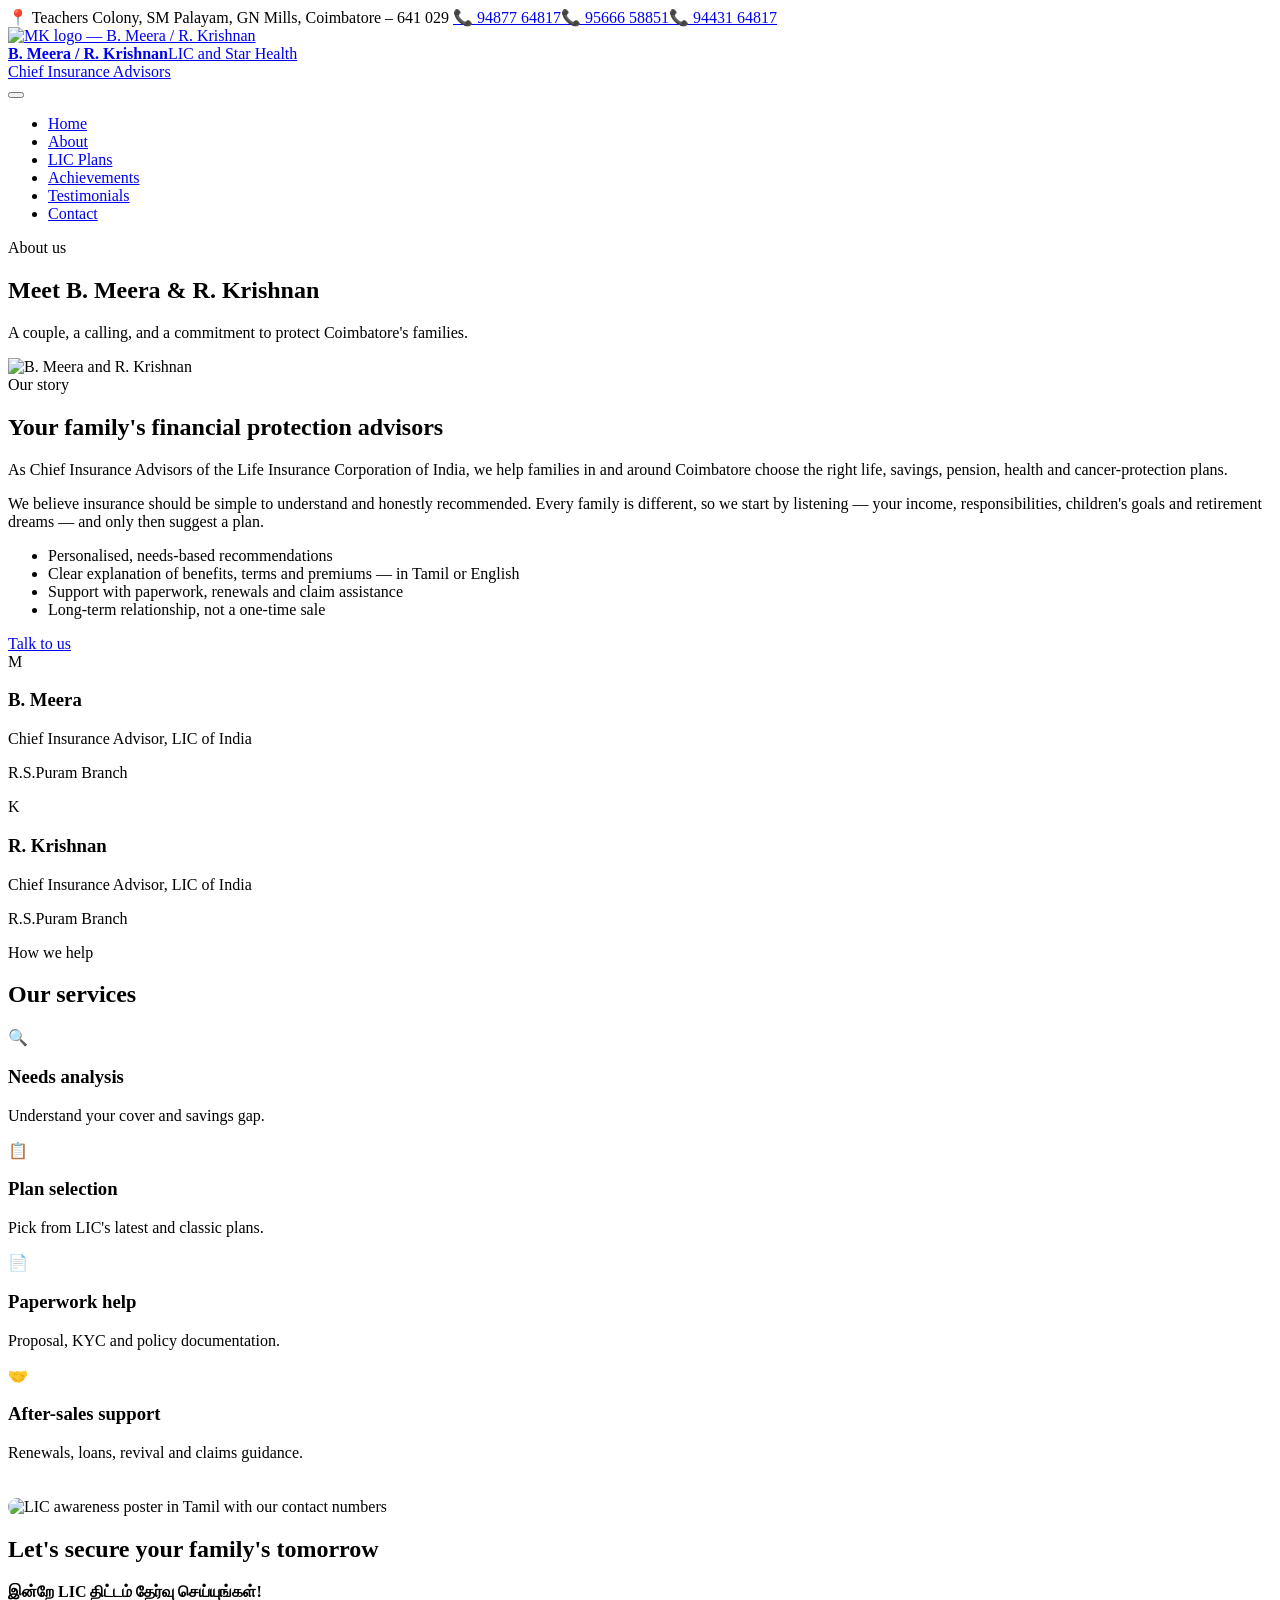
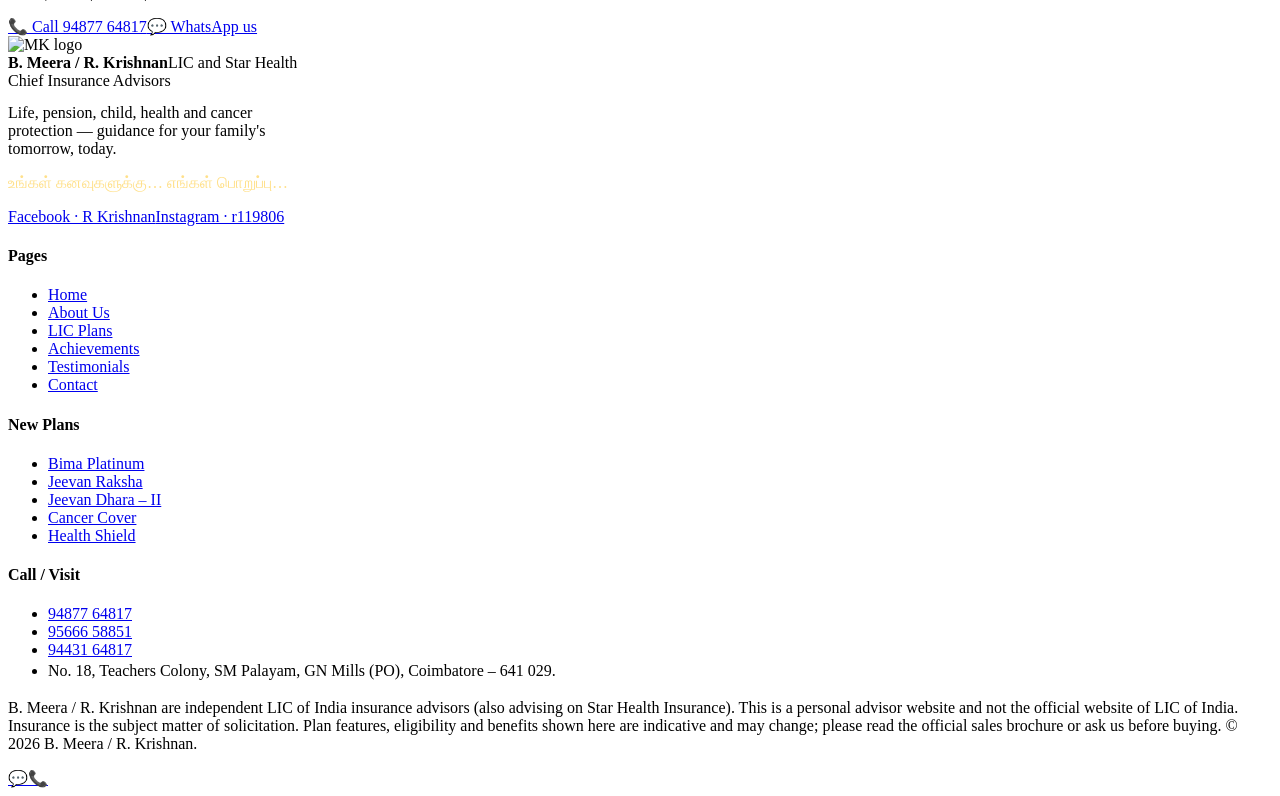
==== about.html @ 6bf4aec7 "Add files via upload" ====
<!DOCTYPE html>
<html lang="en">
<head>
<meta charset="UTF-8">
<meta name="viewport" content="width=device-width,initial-scale=1">
<title>About | B. Meera / R. Krishnan</title>
<meta name="description" content="About B. Meera and R. Krishnan, LIC Chief Insurance Advisors in Coimbatore.">
<link rel="preconnect" href="https://fonts.googleapis.com"><link rel="preconnect" href="https://fonts.gstatic.com" crossorigin>
<link href="https://fonts.googleapis.com/css2?family=Fraunces:ital,opsz,wght@0,9..144,600;0,9..144,700;1,9..144,600&family=Manrope:wght@400;600;700;800&family=Noto+Sans+Tamil:wght@400;600;700&display=swap" rel="stylesheet">
<link rel="icon" type="image/png" href="images/favicon.png">
<link rel="stylesheet" href="css/style.css">
</head>
<body>
<div class="topbar"><div class="container">
  <span class="tb-addr">📍 Teachers Colony, SM Palayam, GN Mills, Coimbatore – 641 029</span>
  <span class="tb-phones"><a href="tel:+919487764817">📞 94877 64817</a><a href="tel:+919566658851">📞 95666 58851</a><a href="tel:+919443164817">📞 94431 64817</a></span>
</div></div>
<header class="nav"><div class="container">
  <a href="index.html" class="brand"><img class="brand-logo" src="images/logo-mk.png" alt="MK logo — B. Meera / R. Krishnan"><div class="bt"><strong>B. Meera / R. Krishnan</strong><span>LIC and Star Health<br>Chief Insurance Advisors</span></div></a>
  <button class="burger" aria-label="Menu" aria-expanded="false"><span></span></button>
  <ul>
    <li><a href="index.html">Home</a></li>
    <li><a href="about.html" class="active">About</a></li>
    <li><a href="plans.html">LIC Plans</a></li>
    <li><a href="achievements.html">Achievements</a></li>
    <li><a href="testimonials.html">Testimonials</a></li>
    <li><a href="contact.html" class="cta">Contact</a></li>
  </ul>
</div></header>

<section class="page-hero"><div class="container"><span class="eyebrow">About us</span><h1>Meet B. Meera &amp; R. Krishnan</h1><p>A couple, a calling, and a commitment to protect Coimbatore's families.</p></div></section>
<section><div class="container about-grid">
  <img class="reveal" src="images/couple.jpg" alt="B. Meera and R. Krishnan">
  <div class="reveal"><span class="eyebrow">Our story</span><h2>Your family's financial protection advisors</h2>
    <p class="lead">As Chief Insurance Advisors of the Life Insurance Corporation of India, we help families in and around Coimbatore choose the right life, savings, pension, health and cancer-protection plans.</p>
    <p style="margin-top:14px;color:var(--muted)">We believe insurance should be simple to understand and honestly recommended. Every family is different, so we start by listening — your income, responsibilities, children's goals and retirement dreams — and only then suggest a plan.</p>
    <ul class="checks"><li>Personalised, needs-based recommendations</li><li>Clear explanation of benefits, terms and premiums — in Tamil or English</li><li>Support with paperwork, renewals and claim assistance</li><li>Long-term relationship, not a one-time sale</li></ul>
    <a class="btn btn-gold" href="contact.html">Talk to us</a></div>
</div>
<div class="container"><div class="duo">
  <div class="card reveal"><div class="avatar">M</div><h3>B. Meera</h3><p>Chief Insurance Advisor, LIC of India</p><p>R.S.Puram Branch</p></div>
  <div class="card reveal"><div class="avatar">K</div><h3>R. Krishnan</h3><p>Chief Insurance Advisor, LIC of India</p><p>R.S.Puram Branch</p></div>
</div></div></section>
<section class="alt"><div class="container">
  <div class="section-head center reveal"><span class="eyebrow">How we help</span><h2>Our services</h2></div>
  <div class="grid-4">
    <div class="card reveal"><div class="ico">🔍</div><h3>Needs analysis</h3><p>Understand your cover and savings gap.</p></div>
    <div class="card reveal"><div class="ico">📋</div><h3>Plan selection</h3><p>Pick from LIC's latest and classic plans.</p></div>
    <div class="card reveal"><div class="ico">📄</div><h3>Paperwork help</h3><p>Proposal, KYC and policy documentation.</p></div>
    <div class="card reveal"><div class="ico">🤝</div><h3>After-sales support</h3><p>Renewals, loans, revival and claims guidance.</p></div>
  </div>
  <div class="center reveal" style="margin-top:36px"><img src="images/poster-tamil.jpg" alt="LIC awareness poster in Tamil with our contact numbers" style="width:100%;max-width:420px;margin-inline:auto;border-radius:20px;box-shadow:var(--shadow)"></div>
</div></section>

<section class="cta-band"><div class="container reveal">
  <h2>Let's secure your family's tomorrow</h2>
  <p class="tamil" style="font-weight:700;color:var(--navy)">இன்றே LIC திட்டம் தேர்வு செய்யுங்கள்!</p>
  <div class="row"><a class="btn btn-navy" href="tel:+919487764817">📞 Call 94877 64817</a><a class="btn btn-wa" href="https://wa.me/919487764817?text=Hello%2C%20I%20would%20like%20to%20know%20about%20LIC%20plans." target="_blank" rel="noopener">💬 WhatsApp us</a></div>
</div></section>

<footer><div class="container">
  <div class="cols">
    <div>
      <div class="brand"><span class="logo-chip"><img class="brand-logo" src="images/logo-mk.png" alt="MK logo"></span><div class="bt"><strong>B. Meera / R. Krishnan</strong><span>LIC and Star Health<br>Chief Insurance Advisors</span></div></div>
      <p style="margin-top:14px;max-width:34ch">Life, pension, child, health and cancer protection — guidance for your family's tomorrow, today.</p>
      <p class="tamil" style="margin-top:10px;color:#ffe08a">உங்கள் கனவுகளுக்கு… எங்கள் பொறுப்பு…</p>
      <div class="social"><a href="https://www.facebook.com/search/top?q=R%20Krishnan" target="_blank" rel="noopener">Facebook · R Krishnan</a><a href="https://www.instagram.com/r119806/" target="_blank" rel="noopener">Instagram · r119806</a></div>
    </div>
    <div><h4>Pages</h4><ul><li><a href="index.html">Home</a></li><li><a href="about.html">About Us</a></li><li><a href="plans.html">LIC Plans</a></li><li><a href="achievements.html">Achievements</a></li><li><a href="testimonials.html">Testimonials</a></li><li><a href="contact.html">Contact</a></li></ul></div>
    <div><h4>New Plans</h4><ul><li><a href="plans.html#bima-platinum">Bima Platinum</a></li><li><a href="plans.html#jeevan-raksha">Jeevan Raksha</a></li><li><a href="plans.html#jeevan-dhara">Jeevan Dhara – II</a></li><li><a href="plans.html#cancer-cover">Cancer Cover</a></li><li><a href="plans.html#health-shield">Health Shield</a></li></ul></div>
    <div><h4>Call / Visit</h4><ul><li><a href="tel:+919487764817">94877 64817</a></li><li><a href="tel:+919566658851">95666 58851</a></li><li><a href="tel:+919443164817">94431 64817</a></li><li style="line-height:1.5">No. 18, Teachers Colony, SM Palayam, GN Mills (PO), Coimbatore – 641 029.</li></ul></div>
  </div>
  <p class="disclaimer">B. Meera / R. Krishnan are independent LIC of India insurance advisors (also advising on Star Health Insurance). This is a personal advisor website and not the official website of LIC of India. Insurance is the subject matter of solicitation. Plan features, eligibility and benefits shown here are indicative and may change; please read the official sales brochure or ask us before buying. © 2026 B. Meera / R. Krishnan.</p>
</div></footer>
<div class="float"><a class="wa" href="https://wa.me/919487764817?text=Hello%2C%20I%20would%20like%20to%20know%20about%20LIC%20plans." target="_blank" rel="noopener" aria-label="WhatsApp">💬</a><a class="call" href="tel:+919487764817" aria-label="Call">📞</a></div>
<script src="js/main.js"></script>
</body></html>
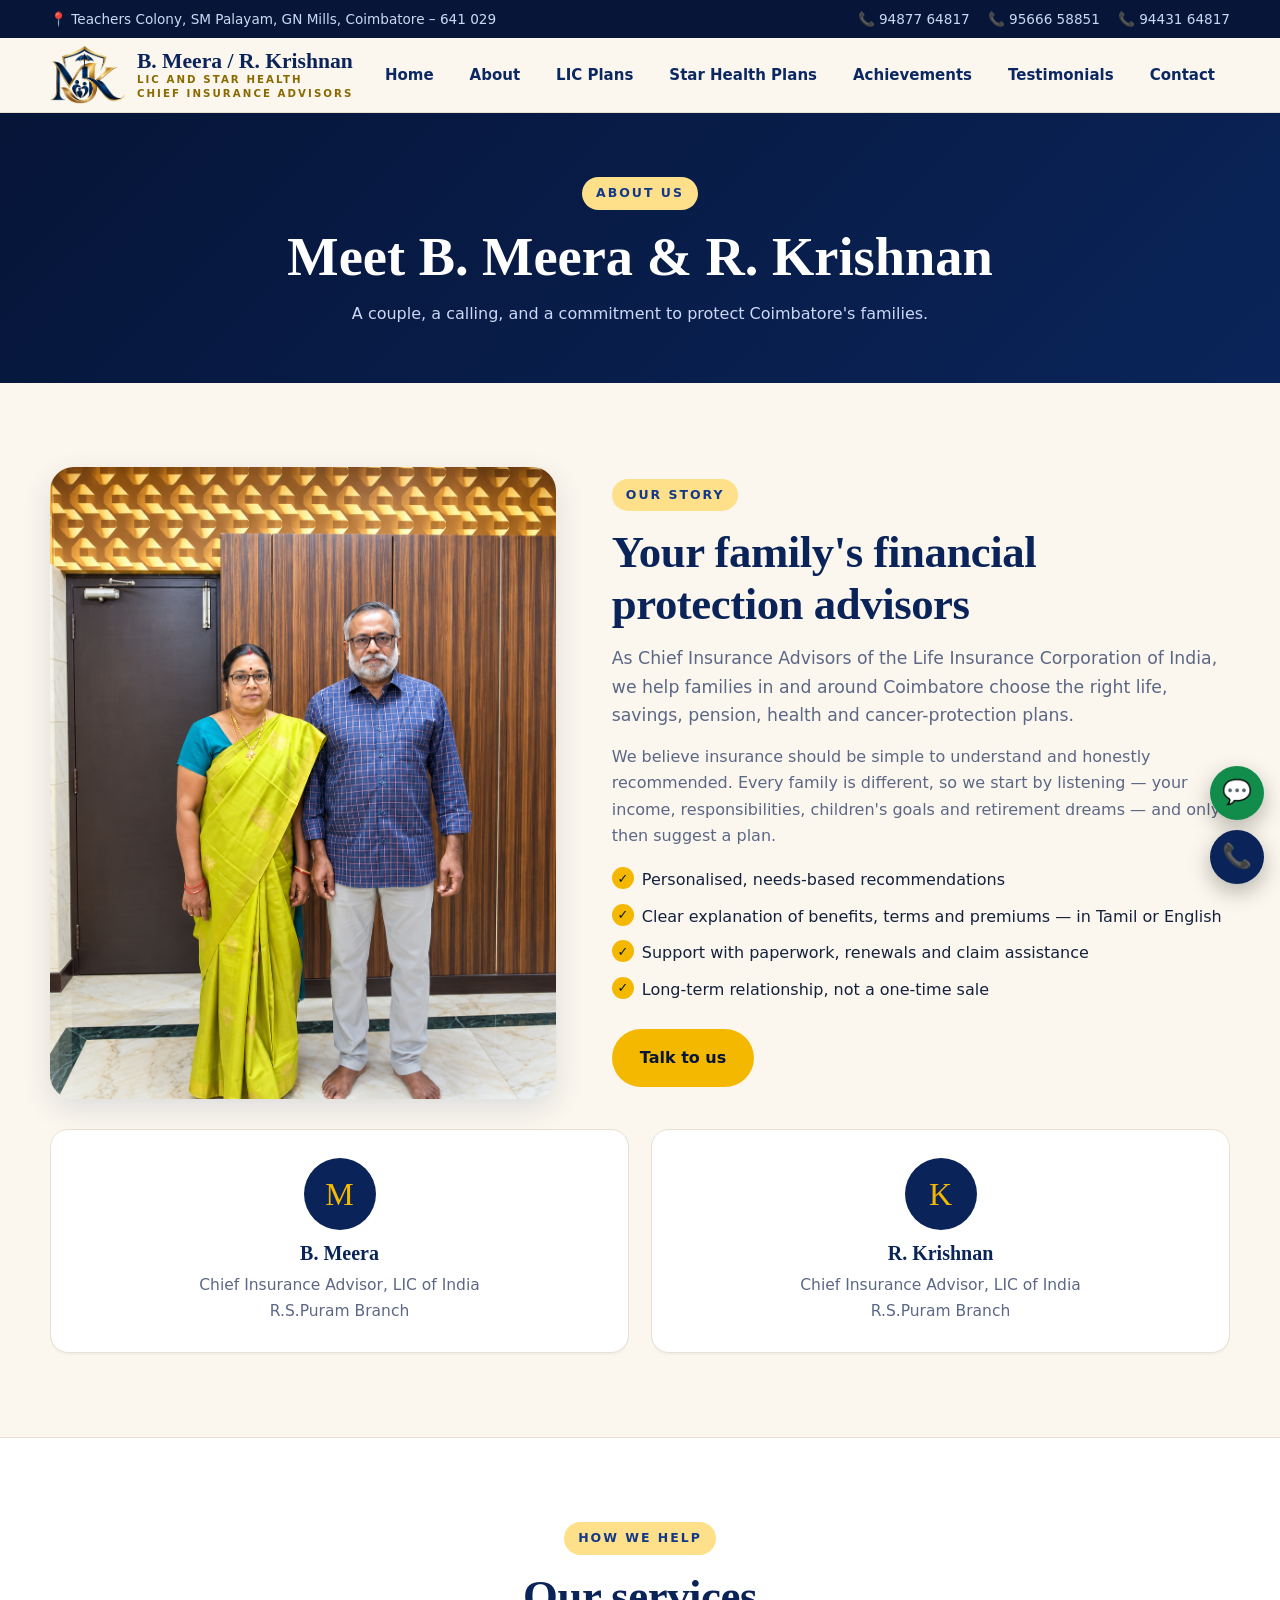
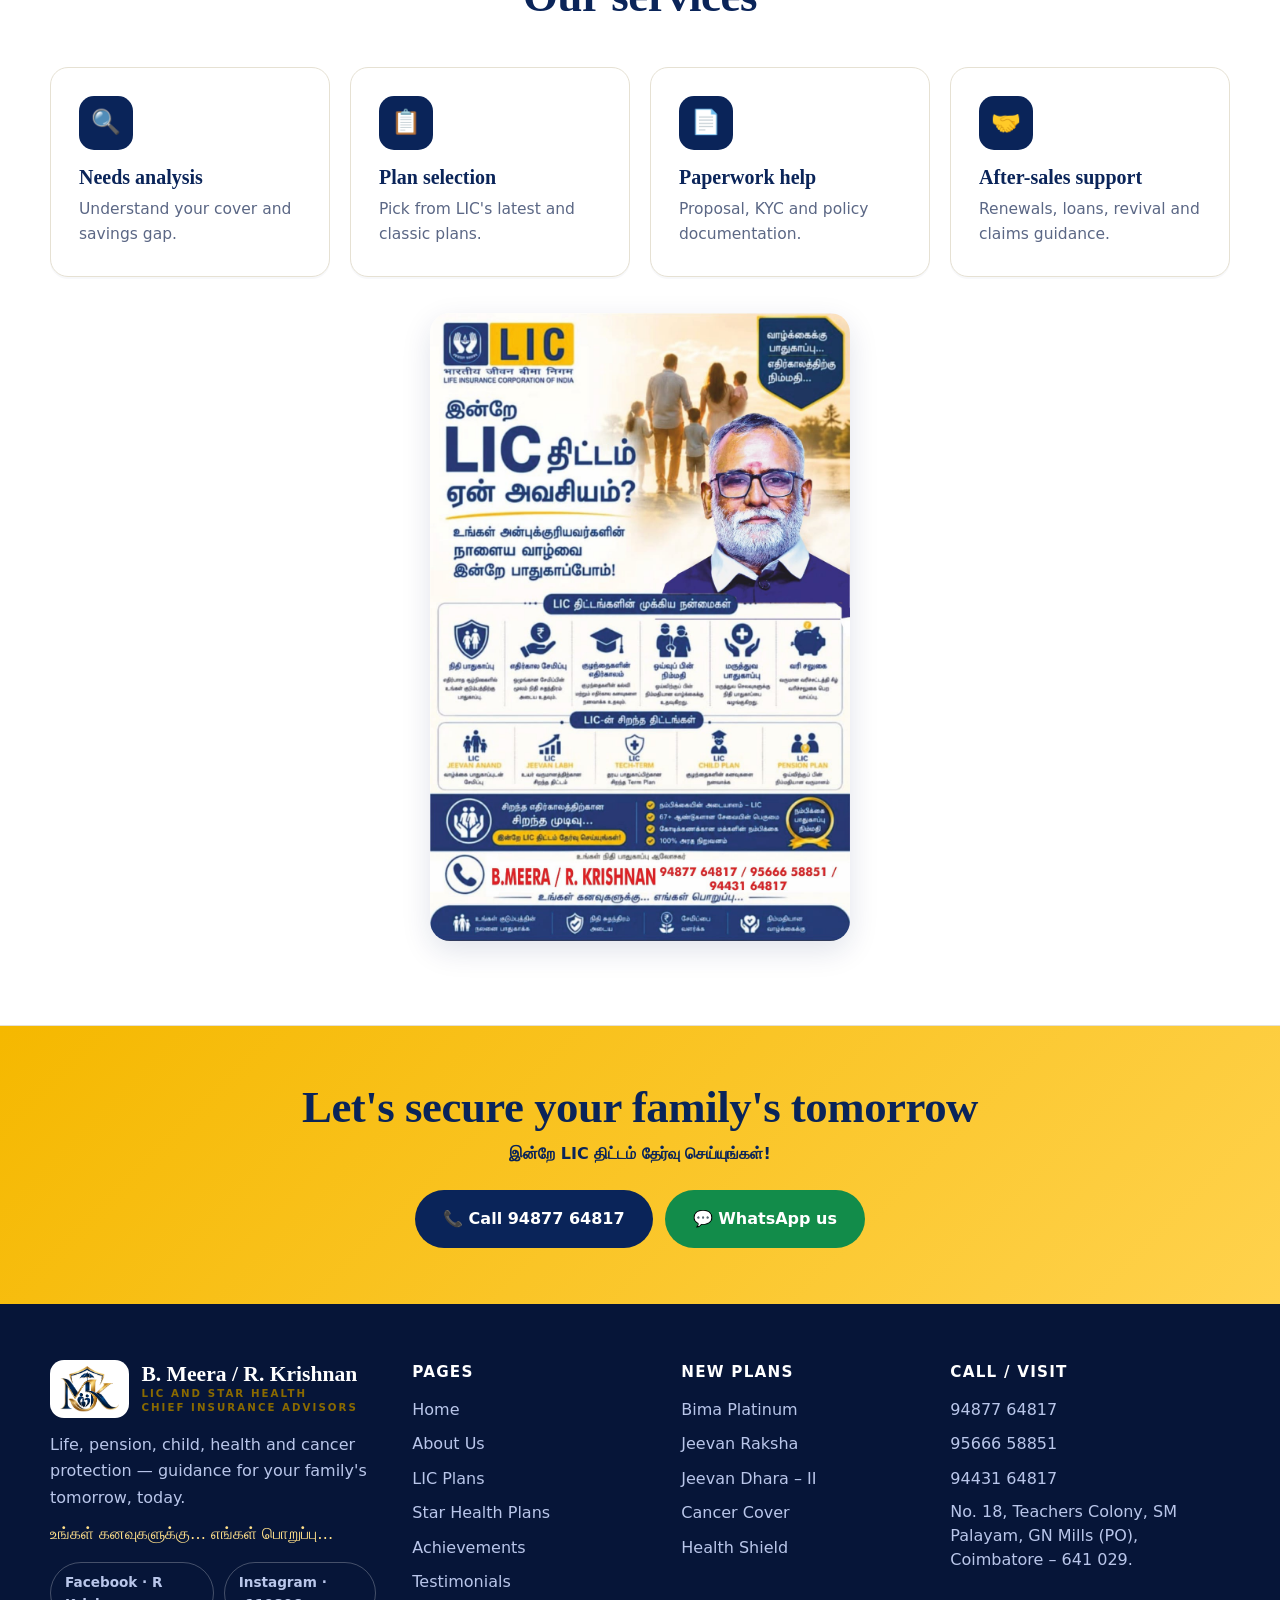
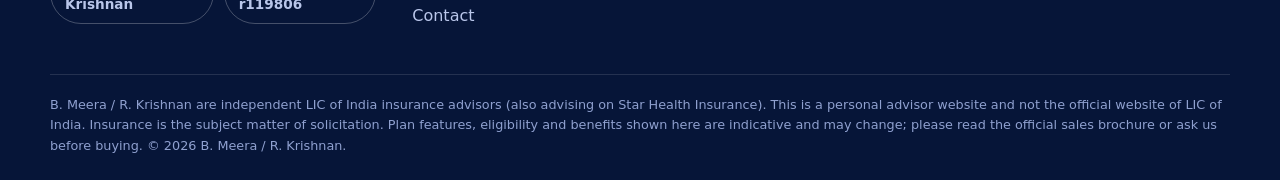
==== commit 877a8a68: "Save latest website changes" ====
--- a/about.html
+++ b/about.html
@@ -19,12 +19,13 @@
   <a href="index.html" class="brand"><img class="brand-logo" src="images/logo-mk.png" alt="MK logo — B. Meera / R. Krishnan"><div class="bt"><strong>B. Meera / R. Krishnan</strong><span>LIC and Star Health<br>Chief Insurance Advisors</span></div></a>
   <button class="burger" aria-label="Menu" aria-expanded="false"><span></span></button>
   <ul>
-    <li><a href="index.html">Home</a></li>
-    <li><a href="about.html" class="active">About</a></li>
-    <li><a href="plans.html">LIC Plans</a></li>
-    <li><a href="achievements.html">Achievements</a></li>
-    <li><a href="testimonials.html">Testimonials</a></li>
-    <li><a href="contact.html" class="cta">Contact</a></li>
+    <li><a href="index.html" class="active">Home</a></li>
+<li><a href="about.html" class="active">About</a></li>
+<li><a href="plans.html" class="active">LIC Plans</a></li>
+<li><a href="star-health-plans.html" class="active">Star Health Plans</a></li>
+<li><a href="achievements.html" class="active">Achievements</a></li>
+<li><a href="testimonials.html" class="active">Testimonials</a></li>
+<li><a href="contact.html" class="active">Contact</a></li>
   </ul>
 </div></header>
 
@@ -66,7 +67,7 @@
       <p class="tamil" style="margin-top:10px;color:#ffe08a">உங்கள் கனவுகளுக்கு… எங்கள் பொறுப்பு…</p>
       <div class="social"><a href="https://www.facebook.com/search/top?q=R%20Krishnan" target="_blank" rel="noopener">Facebook · R Krishnan</a><a href="https://www.instagram.com/r119806/" target="_blank" rel="noopener">Instagram · r119806</a></div>
     </div>
-    <div><h4>Pages</h4><ul><li><a href="index.html">Home</a></li><li><a href="about.html">About Us</a></li><li><a href="plans.html">LIC Plans</a></li><li><a href="achievements.html">Achievements</a></li><li><a href="testimonials.html">Testimonials</a></li><li><a href="contact.html">Contact</a></li></ul></div>
+    <div><h4>Pages</h4><ul><li><a href="index.html">Home</a></li><li><a href="about.html">About Us</a></li><li><a href="plans.html">LIC Plans</a></li><li><a href="star-health-plans.html">Star Health Plans</a></li><li><a href="achievements.html">Achievements</a></li><li><a href="testimonials.html">Testimonials</a></li><li><a href="contact.html">Contact</a></li></ul></div>
     <div><h4>New Plans</h4><ul><li><a href="plans.html#bima-platinum">Bima Platinum</a></li><li><a href="plans.html#jeevan-raksha">Jeevan Raksha</a></li><li><a href="plans.html#jeevan-dhara">Jeevan Dhara – II</a></li><li><a href="plans.html#cancer-cover">Cancer Cover</a></li><li><a href="plans.html#health-shield">Health Shield</a></li></ul></div>
     <div><h4>Call / Visit</h4><ul><li><a href="tel:+919487764817">94877 64817</a></li><li><a href="tel:+919566658851">95666 58851</a></li><li><a href="tel:+919443164817">94431 64817</a></li><li style="line-height:1.5">No. 18, Teachers Colony, SM Palayam, GN Mills (PO), Coimbatore – 641 029.</li></ul></div>
   </div>
--- a/css/style.css
+++ b/css/style.css
@@ -0,0 +1,330 @@
+/* B. Meera / R. Krishnan — LIC Chief Insurance Advisors */
+:root{
+  --navy:#0a2459; --navy-2:#12388a; --navy-deep:#061538;
+  --gold:#f5b800; --gold-soft:#ffe08a;
+  --cream:#fbf7ee; --paper:#ffffff; --ink:#14213d; --muted:#5b6785;
+  --line:#e6e1d3; --green:#128c4a;
+  --radius:18px; --shadow:0 10px 30px rgba(10,36,89,.12);
+  --head:'Fraunces',Georgia,serif; --body:'Manrope','Noto Sans Tamil',system-ui,sans-serif;
+}
+*{box-sizing:border-box;margin:0;padding:0}
+html{scroll-behavior:smooth}
+body{font-family:var(--body);background:var(--cream);color:var(--ink);line-height:1.65;font-size:16px;-webkit-font-smoothing:antialiased}
+img,video{max-width:100%;display:block}
+a{color:inherit;text-decoration:none}
+.tamil{font-family:'Noto Sans Tamil',var(--body)}
+.container{width:min(1180px,100% - 32px);margin-inline:auto}
+section{padding:84px 0}
+h1,h2,h3{font-family:var(--head);line-height:1.15;color:var(--navy)}
+h2{font-size:clamp(1.9rem,4vw,2.8rem);margin-bottom:14px;letter-spacing:-.01em}
+.eyebrow{display:inline-block;font-size:.78rem;letter-spacing:.16em;text-transform:uppercase;font-weight:800;color:var(--navy-2);background:var(--gold-soft);padding:6px 14px;border-radius:99px;margin-bottom:16px}
+.lead{color:var(--muted);font-size:1.08rem;max-width:62ch}
+.center{text-align:center}.center .lead{margin-inline:auto}
+
+/* Top bar + nav */
+.topbar{background:var(--navy-deep);color:#cdd8f5;font-size:.85rem}
+.topbar .container{display:flex;justify-content:space-between;gap:12px;flex-wrap:wrap;padding:8px 0}
+.topbar a:hover{color:var(--gold)}
+.topbar .tb-phones{display:flex;gap:18px;flex-wrap:wrap}
+header.nav{position:sticky;top:0;z-index:50;background:rgba(251,247,238,.92);backdrop-filter:blur(12px);border-bottom:1px solid var(--line)}
+.nav .container{display:flex;align-items:center;justify-content:space-between;height:74px;gap:16px}
+.brand{display:flex;flex-direction:column;line-height:1.1}
+.brand strong{font-family:var(--head);font-size:1.35rem;color:var(--navy);font-weight:700}
+.brand span{font-size:.64rem;letter-spacing:.2em;font-weight:800;color:#8a6a00;text-transform:uppercase}
+.nav ul{display:flex;gap:6px;list-style:none;align-items:center}
+.nav ul a{padding:9px 14px;border-radius:99px;font-weight:700;font-size:.93rem;color:var(--navy)}
+.nav ul a:hover{background:#fff}
+.nav ul a.active{background:var(--navy);color:#fff}
+.nav ul a.cta{background:var(--gold);color:var(--navy-deep)}
+.burger{display:none;background:none;border:0;width:44px;height:44px;cursor:pointer}
+.burger span,.burger span::before,.burger span::after{display:block;width:24px;height:2.5px;background:var(--navy);border-radius:2px;position:relative;margin:auto;transition:.25s}
+.burger span::before,.burger span::after{content:"";position:absolute;left:0}
+.burger span::before{top:-8px}.burger span::after{top:8px}
+.burger.open span{background:transparent}.burger.open span::before{top:0;transform:rotate(45deg)}.burger.open span::after{top:0;transform:rotate(-45deg)}
+
+/* Buttons */
+.btn{display:inline-flex;align-items:center;gap:8px;padding:14px 26px;border-radius:99px;font-weight:800;border:2px solid transparent;cursor:pointer;font:inherit;font-weight:800;transition:.2s}
+.btn-gold{background:var(--gold);color:var(--navy-deep)}.btn-gold:hover{transform:translateY(-2px);box-shadow:0 8px 20px rgba(245,184,0,.45)}
+.btn-ghost{border-color:rgba(255,255,255,.55);color:#fff}.btn-ghost:hover{background:#fff;color:var(--navy)}
+.btn-navy{background:var(--navy);color:#fff}.btn-navy:hover{background:var(--navy-2)}
+.btn-wa{background:var(--green);color:#fff}.btn-wa:hover{filter:brightness(1.1)}
+.btn-outline{border-color:var(--navy);color:var(--navy)}.btn-outline:hover{background:var(--navy);color:#fff}
+
+/* Hero */
+.hero{background:radial-gradient(1200px 500px at 85% -10%,#1d4db0 0,transparent 60%),linear-gradient(135deg,var(--navy-deep),var(--navy) 60%,var(--navy-2));color:#fff;padding:70px 0 90px;position:relative;overflow:hidden}
+.hero::after{content:"";position:absolute;inset:auto -80px -120px auto;width:420px;height:420px;border-radius:50%;border:60px solid rgba(245,184,0,.14)}
+.hero .grid{display:grid;grid-template-columns:1.1fr .9fr;gap:56px;align-items:center;position:relative;z-index:1}
+.hero h1{color:#fff;font-size:clamp(2.4rem,5.6vw,4.2rem);letter-spacing:-.02em}
+.hero h1 em{font-style:italic;color:var(--gold)}
+.hero .tag{font-size:1.15rem;color:#d6e0ff;margin:18px 0 8px;max-width:52ch}
+.hero .tamil-tag{color:var(--gold-soft);font-weight:700;margin-bottom:28px}
+.hero .actions{display:flex;gap:12px;flex-wrap:wrap}
+.hero .photo{position:relative}
+.hero .photo img{border-radius:28px;border:6px solid rgba(255,255,255,.9);box-shadow:0 30px 60px rgba(0,0,0,.4);aspect-ratio:4/5;object-fit:cover;object-position:top;width:100%;max-width:440px;margin-inline:auto}
+.hero .badge{position:absolute;left:-6px;bottom:30px;background:var(--gold);color:var(--navy-deep);padding:14px 20px;border-radius:16px;font-weight:800;box-shadow:var(--shadow);max-width:230px;line-height:1.3}
+.hero .badge small{display:block;font-weight:600;opacity:.8}
+
+/* Trust strip */
+.strip{background:var(--gold);color:var(--navy-deep);padding:18px 0;font-weight:800}
+.strip .container{display:flex;justify-content:space-around;gap:14px 30px;flex-wrap:wrap;text-align:center;font-size:.95rem}
+
+/* Cards / grids */
+.grid-3{display:grid;grid-template-columns:repeat(3,1fr);gap:22px}
+.grid-4{display:grid;grid-template-columns:repeat(4,1fr);gap:20px}
+.card{background:var(--paper);border:1px solid var(--line);border-radius:var(--radius);padding:28px;box-shadow:0 2px 0 rgba(10,36,89,.03);transition:.25s}
+.card:hover{transform:translateY(-4px);box-shadow:var(--shadow)}
+.card .ico{width:54px;height:54px;border-radius:15px;background:var(--navy);color:var(--gold);display:grid;place-items:center;font-size:1.5rem;margin-bottom:16px}
+.card h3{font-size:1.25rem;margin-bottom:8px}
+.card p{color:var(--muted);font-size:.97rem}
+.section-head{margin-bottom:44px}
+.alt{background:#fff;border-block:1px solid var(--line)}
+.dark{background:var(--navy);color:#fff}.dark h2,.dark h3{color:#fff}.dark .lead{color:#c9d5f5}
+
+/* Plan cards */
+.plan{background:#fff;border:1px solid var(--line);border-radius:var(--radius);overflow:hidden;display:flex;flex-direction:column;transition:.25s;position:relative}
+.plan:hover{transform:translateY(-4px);box-shadow:var(--shadow)}
+.plan .top{padding:22px 24px 16px;background:linear-gradient(135deg,var(--navy),var(--navy-2));color:#fff;position:relative}
+.plan .top h3{color:#fff;font-size:1.3rem;margin-bottom:2px}
+.plan .top .pno{font-size:.8rem;color:var(--gold-soft);font-weight:700;letter-spacing:.06em}
+.plan .new{position:absolute;right:16px;top:16px;background:var(--gold);color:var(--navy-deep);font-size:.68rem;font-weight:800;letter-spacing:.1em;padding:4px 10px;border-radius:99px}
+.plan .body{padding:20px 24px 24px;display:flex;flex-direction:column;gap:14px;flex:1}
+.plan .type{font-size:.85rem;color:var(--muted);font-weight:600}
+.plan ul{list-style:none;display:grid;gap:9px}
+.plan li{padding-left:26px;position:relative;font-size:.95rem}
+.plan li::before{content:"✓";position:absolute;left:0;color:var(--green);font-weight:800}
+.facts{display:grid;grid-template-columns:1fr 1fr;gap:10px;background:var(--cream);border-radius:12px;padding:14px}
+.facts div{font-size:.82rem;color:var(--muted);line-height:1.35}
+.facts b{display:block;color:var(--navy);font-size:.95rem}
+.plan .actions{margin-top:auto;display:flex;gap:10px;flex-wrap:wrap}
+.plan .actions .btn{padding:10px 18px;font-size:.9rem}
+.chips{display:flex;gap:10px;flex-wrap:wrap;justify-content:center;margin-bottom:34px}
+.chip{padding:10px 20px;border-radius:99px;border:2px solid var(--line);background:#fff;font:inherit;font-weight:800;color:var(--navy);cursor:pointer;transition:.2s}
+.chip:hover{border-color:var(--navy)}
+.chip.on{background:var(--navy);border-color:var(--navy);color:#fff}
+.plan.hide{display:none}
+.note{font-size:.85rem;color:var(--muted);background:#fff7dc;border:1px solid #f1dc8f;padding:14px 18px;border-radius:12px;margin-top:34px}
+
+/* Page header */
+.page-hero{background:linear-gradient(135deg,var(--navy-deep),var(--navy));color:#fff;padding:64px 0 56px;text-align:center}
+.page-hero h1{color:#fff;font-size:clamp(2rem,4.6vw,3.4rem)}
+.page-hero p{color:#cdd8f5;max-width:60ch;margin:12px auto 0}
+
+/* About */
+.about-grid{display:grid;grid-template-columns:.9fr 1.1fr;gap:56px;align-items:center}
+.about-grid img{border-radius:24px;box-shadow:var(--shadow);aspect-ratio:4/5;object-fit:cover;object-position:top;width:100%}
+.checks{list-style:none;display:grid;gap:10px;margin:18px 0 26px}
+.checks li{padding-left:30px;position:relative}
+.checks li::before{content:"✓";position:absolute;left:0;top:0;width:22px;height:22px;border-radius:50%;background:var(--gold);color:var(--navy-deep);font-size:.8rem;font-weight:800;display:grid;place-items:center}
+.duo{display:grid;grid-template-columns:1fr 1fr;gap:22px;margin-top:30px}
+.duo .card{text-align:center}
+.duo .card .avatar{width:72px;height:72px;border-radius:50%;background:var(--navy);color:var(--gold);font-family:var(--head);font-size:2rem;display:grid;place-items:center;margin:0 auto 12px}
+
+/* Achievements */
+.videos{display:grid;grid-template-columns:repeat(2,minmax(0,360px));gap:30px;justify-content:center}
+.vcard{background:#fff;border-radius:22px;overflow:hidden;border:1px solid var(--line);box-shadow:var(--shadow)}
+.vcard video{width:100%;aspect-ratio:478/848;object-fit:cover;background:#000}
+.vcard .cap{padding:16px 20px}
+.vcard .cap b{color:var(--navy)}
+.vcard .cap p{font-size:.9rem;color:var(--muted)}
+.gallery{columns:3 280px;column-gap:20px}
+.gallery figure{break-inside:avoid;margin-bottom:20px;border-radius:18px;overflow:hidden;background:#fff;border:1px solid var(--line);cursor:zoom-in;position:relative}
+.gallery img{width:100%;transition:transform .5s}
+.gallery figure:hover img{transform:scale(1.03)}
+.gallery figcaption{padding:12px 16px;font-size:.88rem;color:var(--muted);font-weight:600}
+.lightbox{position:fixed;inset:0;background:rgba(3,10,30,.92);display:none;place-items:center;z-index:100;padding:24px;cursor:zoom-out}
+.lightbox.open{display:grid}
+.lightbox img{max-height:90vh;max-width:96vw;border-radius:12px}
+
+/* Contact */
+.contact-grid{display:grid;grid-template-columns:1fr 1fr;gap:34px}
+.info-list{display:grid;gap:16px}
+.info{display:flex;gap:16px;background:#fff;border:1px solid var(--line);border-radius:16px;padding:18px 20px;align-items:flex-start}
+.info .ico{flex:none;width:46px;height:46px;border-radius:13px;background:var(--navy);color:var(--gold);display:grid;place-items:center;font-size:1.25rem}
+.info h3{font-size:1.05rem;margin-bottom:2px;font-family:var(--body);font-weight:800}
+.info a:hover{color:var(--navy-2);text-decoration:underline}
+.phones a{display:block;font-weight:700}
+form.enq{background:#fff;border:1px solid var(--line);border-radius:22px;padding:30px;box-shadow:var(--shadow);display:grid;gap:14px}
+form.enq label{font-weight:700;font-size:.9rem;color:var(--navy);display:grid;gap:6px}
+form.enq input,form.enq select,form.enq textarea{font:inherit;padding:13px 14px;border:1.5px solid var(--line);border-radius:12px;background:var(--cream);color:var(--ink)}
+form.enq input:focus,form.enq select:focus,form.enq textarea:focus{outline:3px solid var(--gold-soft);border-color:var(--navy)}
+.map{border-radius:22px;overflow:hidden;border:1px solid var(--line);margin-top:34px;box-shadow:var(--shadow)}
+.map iframe{width:100%;height:380px;border:0;display:block}
+
+/* CTA + footer */
+.cta-band{background:linear-gradient(135deg,var(--gold),#ffd24d);padding:56px 0;text-align:center}
+.cta-band h2{margin-bottom:8px}
+.cta-band .row{display:flex;gap:12px;justify-content:center;flex-wrap:wrap;margin-top:22px}
+footer{background:var(--navy-deep);color:#b9c6ea;padding:56px 0 24px}
+footer .cols{display:grid;grid-template-columns:1.4fr 1fr 1fr 1.2fr;gap:36px}
+footer h4{color:#fff;margin-bottom:12px;font-family:var(--body);font-size:.95rem;letter-spacing:.08em;text-transform:uppercase}
+footer a:hover{color:var(--gold)}
+footer li{list-style:none;margin-bottom:8px}
+footer .brand strong{color:#fff}
+.social{display:flex;gap:10px;margin-top:14px}
+.social a{padding:8px 14px;border-radius:99px;border:1px solid rgba(255,255,255,.25);font-weight:700;font-size:.85rem}
+.social a:hover{background:var(--gold);color:var(--navy-deep);border-color:var(--gold)}
+.disclaimer{margin-top:36px;padding-top:20px;border-top:1px solid rgba(255,255,255,.12);font-size:.8rem;line-height:1.6;color:#8fa0cf}
+
+/* Floating buttons */
+.float{position:fixed;right:16px;bottom:16px;display:grid;gap:10px;z-index:60}
+.float a{width:54px;height:54px;border-radius:50%;display:grid;place-items:center;color:#fff;font-size:1.5rem;box-shadow:0 8px 22px rgba(0,0,0,.28);transition:.2s}
+.float a:hover{transform:scale(1.08)}
+.float .wa{background:var(--green)}.float .call{background:var(--navy)}
+
+/* Reveal */
+.reveal{opacity:0;transform:translateY(22px);transition:opacity .7s,transform .7s}
+.reveal.in{opacity:1;transform:none}
+@media (prefers-reduced-motion:reduce){.reveal{opacity:1;transform:none;transition:none}html{scroll-behavior:auto}}
+
+@media (max-width:980px){
+  .hero .grid,.about-grid,.contact-grid{grid-template-columns:1fr;gap:36px}
+  .grid-3{grid-template-columns:1fr 1fr}.grid-4{grid-template-columns:1fr 1fr}
+  footer .cols{grid-template-columns:1fr 1fr}
+  .hero .photo{order:-1}.hero .photo img{max-width:320px}
+  .hero .badge{left:50%;transform:translateX(-50%);bottom:-18px;text-align:center}
+}
+@media (max-width:760px){
+  section{padding:60px 0}
+  .burger{display:block}
+  .nav ul{position:absolute;top:74px;left:0;right:0;background:var(--cream);flex-direction:column;padding:14px 16px 20px;border-bottom:1px solid var(--line);display:none;align-items:stretch;gap:4px}
+  .nav ul.open{display:flex}
+  .nav ul a{display:block;text-align:center;padding:13px}
+  .topbar .tb-addr{display:none}
+  .grid-3,.grid-4,.duo,.videos{grid-template-columns:1fr}
+  footer .cols{grid-template-columns:1fr}
+  .hero{padding:44px 0 70px}
+}
+.nw{white-space:nowrap}
+.hero h1{font-size:clamp(2.2rem,4.4vw,3.6rem)}
+
+/* Framed portraits (home hero) */
+.portraits{display:grid;grid-template-columns:1fr 1fr;gap:22px;align-items:start;max-width:520px;margin-inline:auto;padding-bottom:34px}
+.frame{margin:0;position:relative}
+.frame.low{margin-top:38px}
+.frame .mat{padding:10px;background:linear-gradient(145deg,#ffe08a,#f5b800 45%,#b98600);border-radius:6px;box-shadow:0 26px 50px rgba(0,0,0,.45),0 0 0 1px rgba(255,255,255,.25)}
+.frame .mat::before{content:"";display:block;position:absolute;inset:10px;border:1px solid rgba(255,255,255,.55);border-radius:2px;pointer-events:none;z-index:2}
+.frame img{width:100%;aspect-ratio:4/5;object-fit:cover;border:6px solid #fffdf6;border-radius:2px;background:#fff}
+.frame figcaption{margin:-22px 12% 0;position:relative;z-index:3;background:var(--navy-deep);color:#fff;text-align:center;padding:10px 8px 11px;border-top:3px solid var(--gold);box-shadow:0 12px 24px rgba(0,0,0,.35);line-height:1.25}
+.frame figcaption strong{display:block;font-family:var(--head);font-size:1.1rem;letter-spacing:.01em}
+.frame figcaption span{font-size:.62rem;letter-spacing:.16em;text-transform:uppercase;color:var(--gold-soft);font-weight:800}
+@media (max-width:980px){.portraits{max-width:440px}}
+@media (max-width:480px){.portraits{gap:12px}.frame .mat{padding:6px}.frame .mat::before{inset:6px}.frame img{border-width:4px}.frame figcaption{margin:-18px 6% 0}.frame figcaption strong{font-size:.95rem}.frame figcaption span{font-size:.54rem;letter-spacing:.1em}.frame.low{margin-top:26px}}
+.frame .mat{position:relative}
+.frame figcaption span{white-space:nowrap;letter-spacing:.1em;font-size:.58rem}
+@media (max-width:480px){.frame figcaption span{font-size:.5rem;letter-spacing:.06em}}
+
+/* Logos */
+.brand{flex-direction:row;align-items:center;gap:12px}
+.brand-logo{height:52px;width:auto;flex:none}
+.brand .bt{display:flex;flex-direction:column;line-height:1.1}
+.brand .bt span{line-height:1.35}
+.logo-chip{background:#fff;border-radius:14px;padding:6px 10px;display:inline-flex;letter-spacing:0;text-transform:none}
+footer .brand-logo{height:46px}
+.partners{display:inline-flex;align-items:center;gap:20px;background:#fff;padding:12px 22px;border-radius:16px;margin-bottom:22px;box-shadow:0 10px 28px rgba(0,0,0,.25)}
+.partners img{height:46px;width:auto}
+.partners i{width:1.5px;height:36px;background:var(--line)}
+.frame figcaption span+span{margin-top:2px}
+.frame figcaption span{display:block}
+@media (max-width:1100px){.nav ul a{padding:9px 10px;font-size:.88rem}}
+@media (max-width:480px){.partners{padding:9px 14px;gap:14px}.partners img{height:34px}.brand-logo{height:42px}.brand strong{font-size:1.1rem}.brand .bt span{font-size:.52rem;letter-spacing:.12em}}
+
+/* Testimonials */
+.tstats{display:grid;grid-template-columns:repeat(3,1fr);gap:16px;max-width:760px;margin:0 auto 34px}
+.tstats div{background:#fff;border:1px solid var(--line);border-radius:16px;padding:18px;text-align:center}
+.tstats b{display:block;font-family:var(--head);font-size:1.9rem;color:var(--navy)}
+.tstats span{font-size:.85rem;color:var(--muted);font-weight:700}
+.tgrid{display:grid;grid-template-columns:repeat(3,1fr);gap:20px}
+.tcard{background:#fff;border:1px solid var(--line);border-left:5px solid var(--gold);border-radius:var(--radius);padding:22px;display:flex;gap:16px;align-items:center;transition:.25s}
+.tcard:hover{transform:translateY(-4px);box-shadow:var(--shadow)}
+.tcard.hide{display:none}
+.tav{flex:none;width:58px;height:58px;border-radius:50%;background:linear-gradient(135deg,var(--navy),var(--navy-2));color:var(--gold);font-family:var(--head);font-size:1.3rem;display:grid;place-items:center;border:3px solid var(--gold-soft)}
+.tcard h3{font-size:1.1rem;margin-bottom:2px}
+.tcard .loc{font-size:.9rem;color:var(--muted)}
+.tcard .tag{font-size:.7rem;letter-spacing:.12em;text-transform:uppercase;font-weight:800;color:#8a6a00;margin-top:4px}
+@media (max-width:980px){.tgrid{grid-template-columns:1fr 1fr}}
+@media (max-width:640px){.tgrid{grid-template-columns:1fr}.tstats{grid-template-columns:1fr}}
+.brand-logo{height:58px}
+
+
+/* Testimonial quote */
+.tcard{display:grid;grid-template-columns:58px 1fr;column-gap:16px;row-gap:8px;align-items:start;padding:22px 22px 24px;position:relative;overflow:hidden}
+.tcard > div:not(.tav){display:contents}
+.tcard .tav{grid-row:1 / span 3}
+.tcard h3,.tcard .loc,.tcard .tag{grid-column:2;margin:0}
+.tcard .loc{margin-top:2px}
+.tcard .tag{margin-top:4px}
+.tcard .quote{grid-column:1 / -1;margin:16px 0 0;padding:14px 0 0 0;border-top:1px dashed var(--line);font-style:italic;font-size:.95rem;line-height:1.7;color:var(--ink);position:relative}
+.tcard .quote::before{content:"\201C";position:absolute;right:0;top:-6px;font-family:var(--head);font-size:3.2rem;line-height:1;color:var(--gold);opacity:.55;font-style:normal}
+.tgrid{align-items:stretch}
+
+/* Floating WhatsApp menu */
+.wa-menu{position:absolute;right:68px;top:0;background:#fff;border:1px solid var(--line);border-radius:16px;box-shadow:0 14px 34px rgba(0,0,0,.25);padding:12px;display:none;gap:8px;min-width:200px}
+.wa-menu.open{display:grid}
+.wa-menu p{font-size:.72rem;letter-spacing:.12em;text-transform:uppercase;font-weight:800;color:var(--muted);padding:2px 6px}
+.float .wa-menu a{width:auto;height:auto;border-radius:12px;background:var(--green);color:#fff;font-size:.95rem;font-weight:800;padding:12px 16px;display:block;box-shadow:none;white-space:nowrap}
+.float .wa-menu a:hover{transform:none;filter:brightness(1.1)}
+
+
+
+/* ===== NAVIGATION LAYOUT FIX ===== */
+
+.nav {
+    position: relative;
+    z-index: 1000;
+    width: 100%;
+}
+
+.nav .container {
+    display: flex !important;
+    align-items: center !important;
+    justify-content: space-between !important;
+    gap: 24px;
+    min-width: 0;
+}
+
+.nav .brand {
+    display: flex;
+    align-items: center;
+    flex-shrink: 0;
+    max-width: 380px;
+}
+
+.nav ul {
+    display: flex !important;
+    align-items: center !important;
+    justify-content: flex-end !important;
+    flex-wrap: nowrap !important;
+    gap: 6px;
+    list-style: none;
+    margin: 0;
+    padding: 0;
+    flex: 1;
+    min-width: 0;
+}
+
+.nav ul li {
+    display: block;
+    flex-shrink: 0;
+    margin: 0;
+    padding: 0;
+}
+
+.nav ul li a {
+    display: inline-flex !important;
+    align-items: center;
+    justify-content: center;
+    white-space: nowrap !important;
+    word-break: normal !important;
+    overflow-wrap: normal !important;
+    padding: 12px 15px !important;
+    margin: 0 !important;
+    border-radius: 30px;
+    background: transparent !important;
+    color: #0b2863 !important;
+    text-decoration: none;
+    line-height: 1.3 !important;
+    font-size: 15px;
+    font-weight: 600;
+    transition: background 0.2s ease, color 0.2s ease;
+}
+
